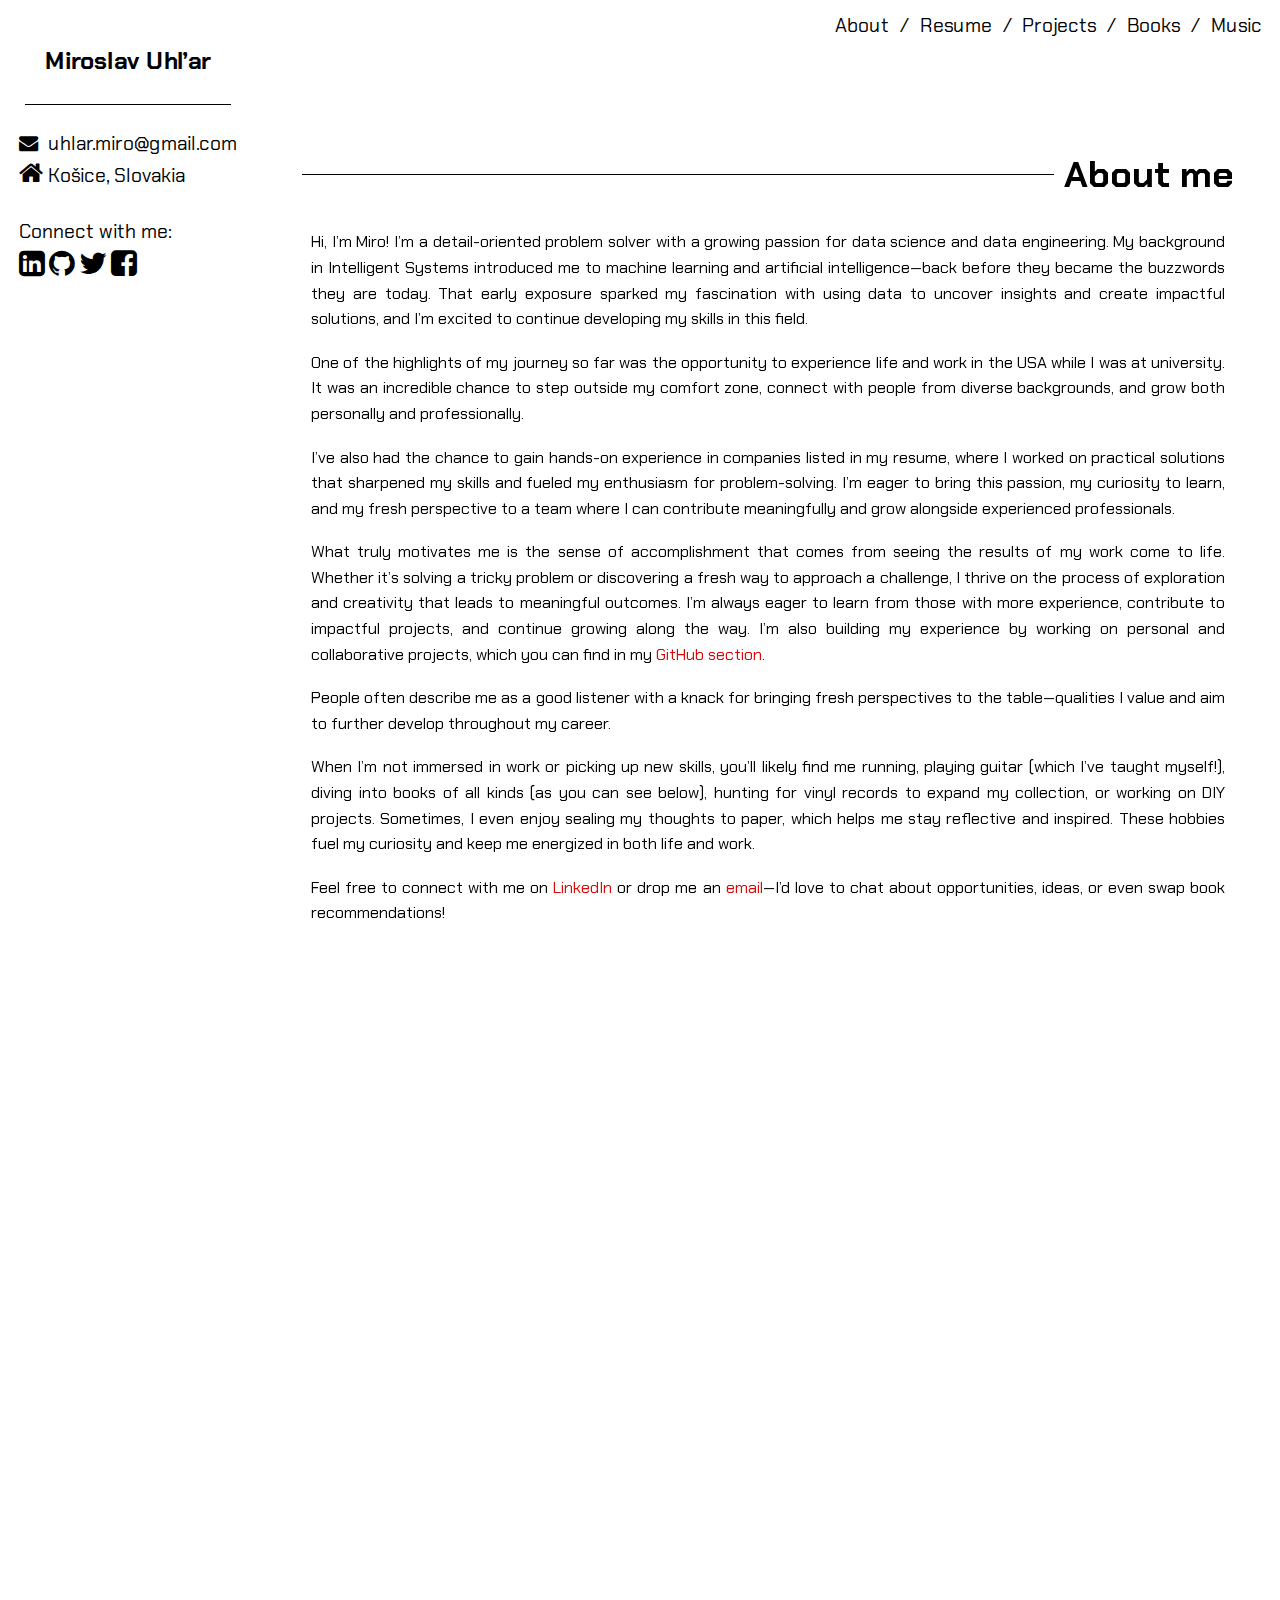
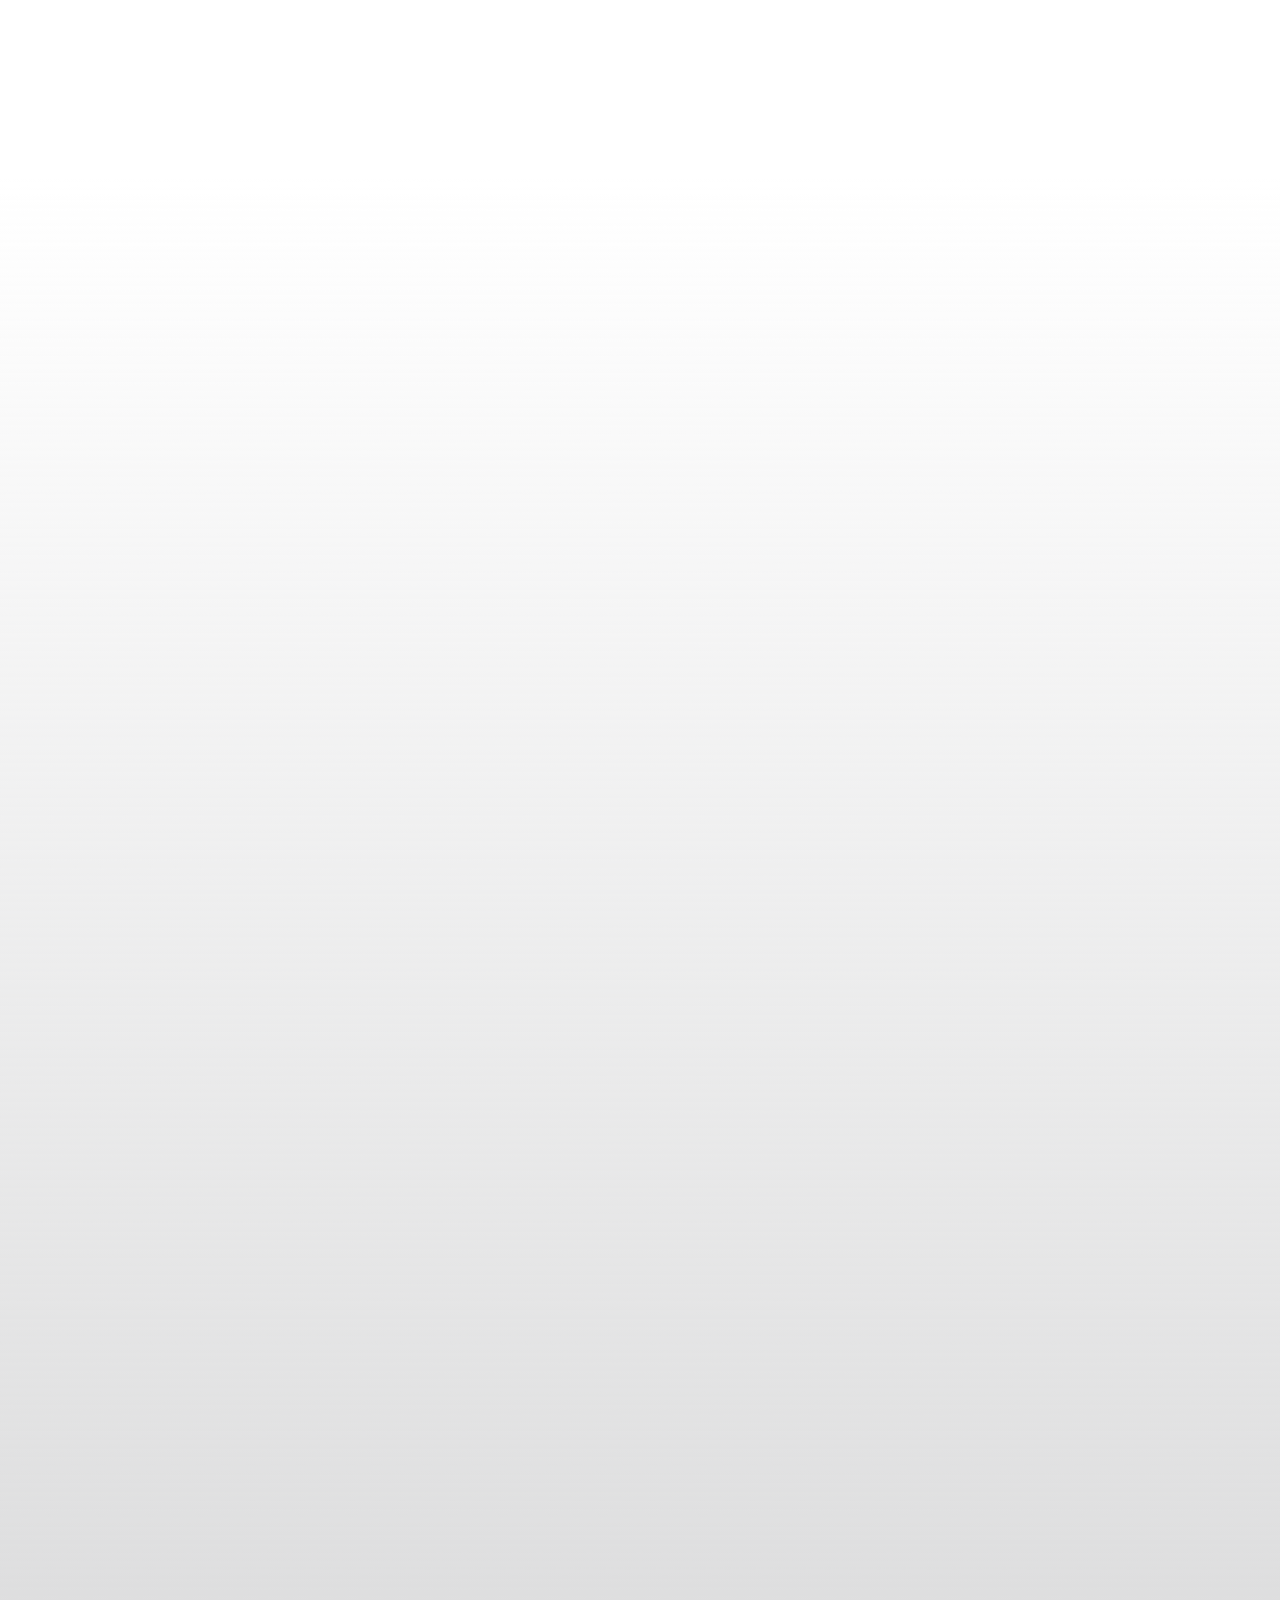
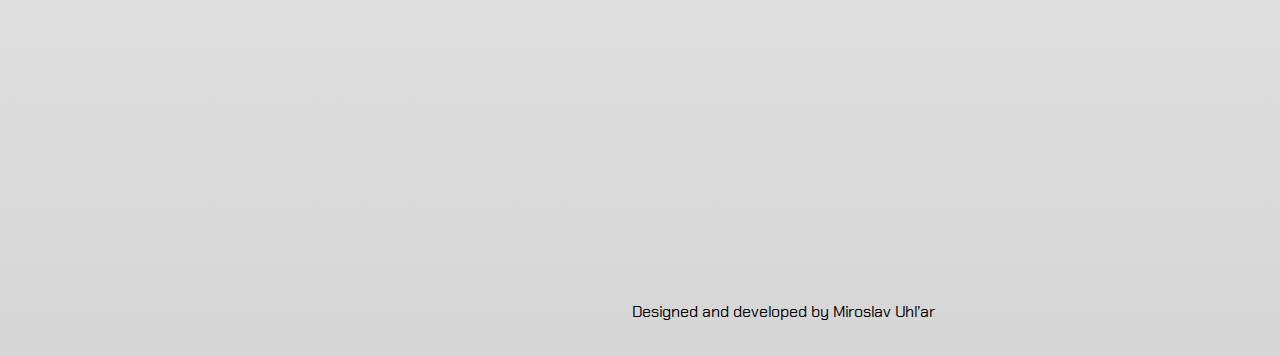
==== index.html @ 4c1f1f91 "Update index.html" ====
<!DOCTYPE html>
<html lang="en">

<head>
    <meta charset="UTF-8">
    <meta name="viewport" content="width=device-width, initial-scale=1.0">
    <title>Miroslav Uhľar</title>
    <link rel="stylesheet" href="styles.css">
    <link
        href="https://fonts.googleapis.com/css2?family=Barlow+Condensed:ital,wght@0,100;0,200;0,300;0,400;0,500;0,600;0,700;0,800;0,900;1,100;1,200;1,300;1,400;1,500;1,600;1,700;1,800;1,900&family=Chakra+Petch:ital,wght@0,300;0,400;0,500;0,600;0,700;1,300;1,400;1,500;1,600;1,700&family=Edu+AU+VIC+WA+NT+Pre:wght@400..700&family=Oswald:wght@200..700&display=swap"
        rel="stylesheet">
    <link rel="stylesheet" href="https://cdnjs.cloudflare.com/ajax/libs/font-awesome/4.7.0/css/font-awesome.min.css">


</head>

<body>
    <!-- Left Panel -->
    <div class="left-panel">
        <!-- <img src="avatar.webp" alt="Profile Picture"> -->
        <br>
        <h3>Miroslav Uhľar</h3>
        <hr width="80%" size="1px" color="black">
        <div class="info">
            <p>
                <i class="fa fa-envelope" aria-hidden="true"></i>
                <a href="mailto:uhlar.miro@gmail.com"> &nbsp;uhlar.miro@gmail.com</a>
            </p>
            <p>
                <i class="fa fa-home" aria-hidden="true" style="font-size:26px"></i> Košice, Slovakia
            </p>

            <div class="social-links">
                <br>
                <p>Connect with me:</p>
                <a href="https://www.linkedin.com/in/miroslavuhlar/" target="_blank" aria-label="LinkedIn">
                    <i class="fa fa-linkedin-square" style="font-size:30px" aria-hidden="true"></i>
                </a>
                <a href="https://github.com/mirouhlar" target="_blank" aria-label="GitHub">
                    <i class="fa fa-github" style="font-size:30px" aria-hidden="true"></i>
                </a>
                <a href="" target="_blank" aria-label="Twitter">
                    <i class="fa fa-twitter" style="font-size:30px" aria-hidden="true"></i>
                </a>
                <a href="" target="_blank" aria-label="Facebook">
                    <i class="fa fa-facebook-square" style="font-size:30px" aria-hidden="true"></i>
                </a>
            </div>
        </div>
    </div>



    <div class="content_total">
        <!-- Navigation Bar -->
        <nav class="navbar">
            <div class="nav-container">
                <!-- <a href="#" class="logo">Logo</a> -->
                <p> </p>
                <button class="menu-toggle">
                    <span class="bar"></span>
                    <span class="bar"></span>
                    <span class="bar"></span>
                </button>
                <ul class="nav-links">
                    <li><a href="#about">About</a></li>
                    <li class="sl">/</li>
                    <li><a href="#resume">Resume</a></li>
                    <li class="sl">/</li>
                    <li><a href="#projects">Projects</a></li>
                    <li class="sl">/</li>
                    <li><a href="#books">Books</a></li>
                    <li class="sl">/</li>
                    <li><a href="#music">Music</a></li>
                </ul>
            </div>
        </nav>


        <div class="text_content">
            <!-- Sections with content -->
            <div class="small-screen-only">
                <h3>Miroslav Uhľar</h3>
                <div class="social-links">
                    <br>
                    <p>Connect with me:</p>
                    <a href="https://www.linkedin.com/in/miroslavuhlar/" target="_blank" aria-label="LinkedIn">
                        <i class="fa fa-linkedin-square" aria-hidden="true"></i>
                    </a>
                    <a href="https://github.com/mirouhlar" target="_blank" aria-label="GitHub">
                        <i class="fa fa-github" aria-hidden="true"></i>
                    </a>
                    <a href="https://twitter.com/yourprofile" target="_blank" aria-label="Twitter">
                        <i class="fa fa-twitter" aria-hidden="true"></i>
                    </a>
                    <a href="https://facebook.com/yourprofile" target="_blank" aria-label="Facebook">
                        <i class="fa fa-facebook-square" aria-hidden="true"></i>
                    </a>
                </div>
            </div>
            <section class="content animated">
                <h2 class="line-before" id="about">About me</h2>
                <p>
                    Hi, I’m Miro! I’m a detail-oriented problem solver with a growing passion for data science and data
                    engineering.
                    My background in Intelligent Systems introduced me to machine learning and artificial
                    intelligence—back before
                    they became the buzzwords they are today. That early exposure sparked my fascination with using data
                    to uncover
                    insights and create impactful solutions, and I’m excited to continue developing my skills in this
                    field.
                </p>
                <p>
                    One of the highlights of my journey so far was the opportunity to experience life and work in the
                    USA while I was
                    at university. It was an incredible chance to step outside my comfort zone, connect with people from
                    diverse
                    backgrounds, and grow both personally and professionally.
                </p>
                <p>
                    I’ve also had the chance to gain hands-on experience in companies listed in my resume, where I
                    worked on
                    practical solutions that sharpened my skills and fueled my enthusiasm for problem-solving.
                    I’m eager to bring this passion, my curiosity to learn, and my fresh perspective to a team where I
                    can contribute
                    meaningfully and grow alongside experienced professionals.
                </p>
                <p>
                    What truly motivates me is the sense of accomplishment that comes from seeing the results of my work
                    come to life.
                    Whether it’s solving a tricky problem or discovering a fresh way to approach a challenge, I thrive
                    on the process
                    of exploration and creativity that leads to meaningful outcomes. I’m always eager to learn from
                    those with more
                    experience, contribute to impactful projects, and continue growing along the way. I’m also building
                    my experience by working on personal and collaborative projects, which you can find in my
                    <a href="#projects" style="text-decoration: none; color: #db0808;">GitHub section</a>.
                </p>
                <p>
                    People often describe me as a good listener with a knack for bringing fresh perspectives to the
                    table—qualities I
                    value and aim to further develop throughout my career.
                </p>
                <p>
                    When I’m not immersed in work or picking up new skills, you’ll likely find me running, playing
                    guitar (which I’ve
                    taught myself!), diving into books of all kinds (as you can see below), hunting for vinyl records to
                    expand my collection,
                    or working on
                    DIY projects. Sometimes, I even enjoy sealing my thoughts to paper, which helps me stay reflective
                    and inspired.
                    These hobbies fuel my curiosity and keep me energized in both life and work.
                </p>
                <p>
                    Feel free to connect with me on <a href="https://www.linkedin.com/in/miroslavuhlar/" target="_blank"
                        style="text-decoration: none;color: #db0808;">LinkedIn</a> or
                    drop me an
                    <a href="mailto:uhlar.miro@gmail.com" style="text-decoration: none; color: #db0808;">email</a>—I’d
                    love to chat about opportunities, ideas, or
                    even swap book
                    recommendations!
                </p>
            </section>

            <section class="content2 animated" id="id2">
                <h2 class="line-after" id="resume">My resume</h2>
                <div class="resume-content">
                    <div class="resume-box">
                        <h3>Education</h3>
                        <ul>
                            <li><strong>Master's in Computer Science - Intelligent Systems</strong> - Technical
                                University of Košice</li> <em>Graduated with Honors</em>
                            <li><strong>Bachelor's in Computer Science - Intelligent Systems</strong> - Technical
                                University of Košice</li> <em>Graduated with Honors • Dean's honorable mention</em>
                        </ul>
                    </div>
                    <div class="resume-box">
                        <h3>Work Experience</h3>
                        <ul>
                            <li><strong>Programmer</strong> at Amit Transportation | <em> Prague CZ</em> (2024 - 2024)
                            </li>
                            <li><strong>Software Engineer</strong> at Siemens | <em> Prague CZ</em> (2023 - 2024)</li>
                            <li><strong>IT Assistant</strong> at Deutsche Telekom IT Solutions Slovakia | <em> Košice
                                    SK</em>· Part-time (2021 - 2022) </li>
                        </ul>
                    </div>
                    <div class="resume-box">
                        <h3>Courses and Certifications</h3>
                        <ul>
                            <li><strong>MySQL for Data Analytics</strong> - 365 Careers</li>
                            <li><strong>Python for Data Science</strong> - Udemy</li>
                            <li><strong>Statistics for Data Science</strong> - 365 Careers</li>
                            <li><strong>Unreal Development in C++</strong> - Coursera</li>
                            <li><strong>Machine Learning</strong> - Coursera</li>
                            <li><strong>Competence in electrical engineering., §4 </strong> - Siemens</li>
                        </ul>

                    </div>
                    <div class="resume-box">
                        <h3>Skills</h3>
                        <ul>
                            <li><strong>Programming:</strong> Python, C++, C, SQL, JavaScript</li>
                            <li><strong>Databases:</strong> MySQL, MongoDB </li>
                            <li><strong>Version Control:</strong> Git, GitHub</li>
                            <li><strong>Data Processing & Analysis:</strong> Pandas, NumPy, Matplotlib, Seaborn</li>
                            <li><strong>Machine Learning:</strong> scikit-learn, TensorFlow</li>
                            <li><strong>Mathematical Modeling & Symbolic Computation:</strong> MATLAB (Control System
                                Toolbox, Simulink, Symbolic Math Toolbox, Optimization Toolbox, Signal Processing
                                Toolbox), SymPy, Control Theory, Linear and Nonlinear System Modeling</li>
                            <li><strong>Control Engineering:</strong> State-Space Analysis, Stability Analysis, Robust
                                Control, Adaptive Control, Predictive Control</li>
                        </ul>
                    </div>
                </div>
            </section>




            <section class="content animated" id="projects">
                <h2 class="line-after">My GitHub Repositories</h2>
                <div class="carousel" id="repoCarousel"></div>
                <div class="repo-description" id="repoDescription"><strong>Click on a repository to see its description
                        here.</strong></div>

            </section>

            <section class="content2 animated" id="books">
                <div class="section">
                    <h2 class="line-before">In My Library</h2>
                    <p> Books have always been a source of inspiration, learning, and personal growth for me. The ones
                        I’ve listed here are books I believe everyone should read at least once in their lifetime. Each
                        of these books has shaped my thinking, sparked my creativity, or simply brought joy to my life.
                        More importantly, they’ve offered me the invaluable opportunity to see the world through
                        perspectives different from my own, broadening my understanding and deepening my empathy. As an
                        avid reader, I continually explore new books and will update this list whenever I find something
                        I believe truly belongs here. I hope these books inspire you as much as they have inspired me.
                    </p>
                    <div class="book-carousel" id="favoriteBooks"></div>
                </div>
            </section>
            <section class="content animated" id="music">
                <div lass="spotify-section">
                    <h2 class="line-after">From My Turntable</h2>
                    <p>Music has a way of speaking to the soul, transcending words, and connecting us to emotions and
                        experiences we might not even know we had. The tracks and albums I’ve listed here are not just
                        songs I enjoy—they’re pieces of art that I believe have the power to move, inspire, and broaden
                        perspectives. From melodies that evoke nostalgia to rhythms that energize, each selection holds
                        something unique and meaningful. Music is a journey, and I’m always discovering new sounds that
                        resonate deeply. This list will grow and evolve as I find more music that I feel deserves to be
                        shared. I hope these songs bring as much joy and inspiration to you as they have to me.</p>
                    <iframe style="border-radius:12px"
                        src="https://open.spotify.com/embed/playlist/0ZuHDqjGdv0Otvp9amE4AD?utm_source=generator"
                        width="100%" height="500" frameBorder="0" allowfullscreen=""
                        allow="autoplay; clipboard-write; encrypted-media; fullscreen; picture-in-picture"
                        loading="lazy"></iframe>
                </div>

            </section>

        </div>
        <footer class="footer">
            <p>Designed and developed by Miroslav Uhľar </p>
        </footer>
    </div>

    <script>
        // Fetching book data from the JSON file
        fetch('data/booksData.json')
            .then(response => response.json())
            .then(data => {
                function populateBooks(sectionId, books, isCurrentlyReading = false) {
                    const section = document.getElementById(sectionId);
                    books.forEach(book => {
                        const bookElement = document.createElement('div');
                        bookElement.className = `book-item ${isCurrentlyReading ? 'currently-reading-border' : ''}`;
                        bookElement.innerHTML = `
                            <img src="${book.image}" alt="${book.title}">
                            <div class="book-title">${book.title}</div>
                            <div class="book-author">${book.author}</div>
                            ${isCurrentlyReading ? '<div class="currently-reading-label">Currently Reading</div>' : ''}
                        `;
                        section.appendChild(bookElement);
                    });
                }
    
                populateBooks('favoriteBooks', data.currentlyReading, true);
                populateBooks('favoriteBooks', data.favoriteBooks);
            })
            .catch(error => console.error('Error loading books data:', error));
    </script>
    

    <script>
        const menuToggle = document.querySelector('.menu-toggle');
        const navLinks = document.querySelector('.nav-links');

        menuToggle.addEventListener('click', () => {
            navLinks.style.transition = 'all 0.5s ease-in-out';
            navLinks.classList.toggle('active');
        });

        const username = 'mirouhlar'; 

        async function fetchRepositories() {
            try {
                const response = await fetch(`https://api.github.com/users/${username}/repos`);
                const repos = await response.json();
                const carousel = document.getElementById('repoCarousel');

                repos.forEach(repo => {
                    const card = document.createElement('div');
                    card.className = 'repo-card';

                    card.innerHTML = `
                    <h3>${repo.name}</h3>
                    <p>Last Updated: ${new Date(repo.updated_at).toLocaleDateString()}</p>
                    <a href="${repo.html_url}" target="_blank">View on GitHub</a>
                `;

                    card.addEventListener('click', () => {
                        const description = repo.description || 'No description available.';
                        document.getElementById('repoDescription').innerHTML = `
                    <strong>Short description of ${repo.name} repository:</strong><br>${description}
                    `;
                    });

                    carousel.appendChild(card);
                });
            } catch (error) {
                console.error('Error fetching repositories:', error);
            }
        }

        // Fetching repositories on page load
        fetchRepositories();

        document.addEventListener("DOMContentLoaded", () => {
            const observer = new IntersectionObserver((entries) => {
                entries.forEach(entry => {
                    if (entry.isIntersecting) {
                        entry.target.classList.add("visible");
                    }
                });
            }, { threshold: 0.1 }); 

            document.querySelectorAll(".animated").forEach(element => observer.observe(element));
        });
    </script>
</body>

</html>
---- styles.css ----
:root {
            --color1: white;
            --color2: white;
            --fontColor: black;
            --background: white;
        }

        html {
            overscroll-behavior: none;
        }

        body {
            margin: 0;
            font-family: "Chakra Petch", sans-serif;
            line-height: 1.6;
            overflow-x: hidden;
            background: linear-gradient(to bottom, white, white, rgba(44, 45, 50, 0.197));
            animation: fadeInAnimation ease 4s;
            animation-iteration-count: 1;
            animation-fill-mode: forwards;
        }

        .navbar {
            background: linear-gradient(to left, var(--color1), var(--color2));
            color: white;
            display: flex;
            justify-content: space-between;
            align-items: center;
            padding: 0.5rem 1rem;
        }

        .nav-container {
            display: flex;
            justify-content: space-between;
            width: 100%;
            align-items: center;
            padding: 0.25%;
        }

        .logo {
            font-size: 1.5rem;
            text-decoration: none;
            color: white;
        }

        .nav-links {
            list-style: none;
            display: flex;
            gap: 1.3rem;
            margin: 0;
            font-size: 1.2em;
        }

        .nav-links a {
            color: var(--fontColor);
            text-decoration: none;
            transition: color 0.3s ease;
        }

        .nav-links a:hover {
            color: rgb(239, 23, 23);
            text-decoration: none;
        }

        .menu-toggle {
            background: none;
            border: none;
            cursor: pointer;
            display: none;
            flex-direction: column;
            gap: 0.3rem;
        }

        .menu-toggle .bar {
            width: 25px;
            height: 3px;
            background-color: black;
        }

        .left-panel img {
            margin-top: 25px;
            background-color: white;
        }

        .info {
            text-align: left;
        }

        .left-panel {
            width: 20%;
            background: linear-gradient(var(--color2), var(--color2), var(--color1));
            position: fixed;
            top: 0;
            left: 0;
            height: 100vh;
            display: flex;
            flex-direction: column;
            align-items: center;
            gap: 1rem;
        }

        .left-panel img {
            width: 250px;
            height: 250px;
            border-radius: 50%;
        }

        .left-panel h3 {
            font-size: 1.5rem;
            margin: 0;
            color: var(--fontColor);
        }

        .left-panel p {
            margin: 0;
            font-size: 1.2rem;
            color: var(--fontColor);
            text-align: left;
        }

        .left-panel a {
            text-decoration: none;
            color: var(--fontColor);
        }

        .hero {
            background-color: #f4f4f4;
            text-align: center;
            padding: 3rem 1rem;
        }

        .hero h1 {
            font-size: 2.5rem;
        }

        .hero p {
            font-size: 1.2rem;
            margin: 1rem 0;
        }

        .cta-button {
            background-color: #333;
            color: var(--fontColor);
            padding: 0.5rem 1rem;
            border: none;
            cursor: pointer;
            border-radius: 5px;
        }

        .content {
            padding: 2rem 1rem;
            text-align: center;

            flex-grow: 1;
            min-height: 20vh;
            overflow: auto;
            max-height: 100%;
            margin-bottom: 20px;
        }

        .content2 {
            padding: 2rem 1rem;
            text-align: center;
            flex-grow: 1;
            min-height: 20vh;
            overflow: auto;
            max-height: 100%;
            margin-bottom: 20px;
        }

        .content2 h2,
        .content h2 {
            text-align: right;
            font-size: 2.3rem;
            margin-bottom: 1rem;
        }

        .content h2 {
            text-align: left;
        }

        .content2 h2 {
            text-align: right;
        }

        .content2 p,
        .content p {
            font-size: 1rem;
            margin: 0 auto;
            padding: 1vh;
            text-align: justify;
        }

        .footer {
            text-align: center;
            padding: 15px;
            width: 100%;
        }

        .content_total {
            width: 80%;
            margin-left: auto;
            margin-right: 0;
            border-color: #ffffff;
            border-width: 30px;
        }

        .text_content {
            color: var(--fontColor);
            min-height: 100vh;
            padding: 30px;
            position: relative;
            flex-grow: 1;
            padding-bottom: 0%;

        }

        .gallery {
            display: grid;
            grid-template-columns: repeat(auto-fit, minmax(150px, 1fr));
            gap: 30px;
            width: 80%;
            max-width: 80%;
            margin-left: auto;
            margin-right: auto;
            box-sizing: border-box;
        }

        .repo-item {
            background-color: #000000;
            color: #ffffff;
            border-radius: 8px;
            padding: 20px;
            cursor: pointer;
            transition: transform 0.2s ease, box-shadow 0.2s ease;
            text-align: center;
        }

        .repo-item:hover {
            transform: scale(1.05);
            box-shadow: 0 4px 15px rgba(86, 82, 82, 0.3);
        }

        .repo-item h3 {
            font-size: 18px;
            margin-bottom: 10px;
        }

        .repo-item p {
            font-size: 14px;
            color: #ffffff;
            text-align: left;
        }

        .repo-item a {
            color: #db0808;
            text-decoration: none;
            font-weight: bold;
        }

        .repo-item a:hover {
            text-decoration: underline;
        }

        @media (max-width: 768px) {
            .spotify-section iframe {
                width: 300px;
            }

            .menu-toggle {
                display: flex;
                position: fixed;
            }

            .nav-links {
                display: none;
                flex-direction: column;
                top: 100%;
                right: 0;
                width: 200px;
                padding: 1rem;

            }

            .nav-links.active {
                display: flex;
            }

            .nav-links a {
                padding: 0.5rem 0;
            }

            .hero,
            .content {
                margin-left: 0;
            }

            .left-panel {
                display: none;
            }

            .footer,
            .content_total {
                width: 100%;
            }
        }

        .book-carousel {
            display: flex;
            overflow-x: auto;
            gap: 10px;
            padding: 10px;
        }

        .book-item {
            flex: 0 0 auto;
            width: 150px;
            text-align: center;
        }

        .book-item img {
            width: 100%;
            border-radius: 8px;
            box-shadow: 0 4px 6px rgba(0, 0, 0, 0.1);
        }

        .book-title {
            margin-top: 5px;
            font-size: 14px;
            font-weight: bold;
        }

        .book-author {
            margin-top: 5px;
            font-size: 12px;
            font-weight: bold;
            font-style: oblique;
        }

        .currently-reading-label {
            margin-top: 5px;
            font-size: 12px;
            color: red;
            font-weight: bold;
        }

        .currently-reading-border {
            border: 2px solid red;
            padding: 5px;
            border-radius: 8px;
        }

        .currently-reading {
            background-color: #fff;
            padding: 15px;
            border-radius: 8px;
            box-shadow: 0 4px 6px rgba(0, 0, 0, 0.1);
        }

        .spotify-section {
            margin: 20px;
            text-align: center;
        }

        .spotify-section iframe {
            width: 1000px;
        }

        .content2 h2.line-after {
            display: flex;
            align-items: center;
            justify-content: space-between;
        }

        .content2 h2.line-after::after {
            content: '';
            flex-grow: 1;
            height: 1px;
            background-color: black;
            margin-left: 10px;
        }

        .content2 h2.line-before {
            display: flex;
            align-items: center;
            justify-content: space-between;
        }

        .content2 h2.line-before::before {
            content: '';
            flex-grow: 1;
            height: 1px;
            background-color: black;
            margin-right: 10px;
        }

        .content h2.line-after {
            display: flex;
            align-items: center;
            justify-content: space-between;
        }

        .content h2.line-after::after {
            content: '';
            flex-grow: 1;
            height: 1px;
            background-color: black;
            margin-left: 10px;
        }

        .content h2.line-before {
            display: flex;
            align-items: center;
            justify-content: space-between;
        }

        .content h2.line-before::before {
            content: '';
            flex-grow: 1;
            height: 1px;
            background-color: black;
            margin-right: 10px;
        }

        .animated {
            opacity: 0;
            transform: translateY(30px);
            transition: opacity 0.9s ease, transform 0.9s ease;
        }

        .animated.visible {
            opacity: 1;
            transform: translateY(0);
        }

        .small-screen-only {
            display: none;
        }

        @media (max-width: 768px) {
            .small-screen-only {
                display: block;
                padding: 10px;
                text-align: center;
                font-size: 1rem;
                border-radius: 5px;
            }

            .small-screen-only h3 {
                font-size: 1.5rem;
                margin: 0;
                color: var(--fontColor);
            }

            .small-screen-only p {
                margin: 0;
                font-size: 1.2rem;
                color: var(--fontColor);
                text-align: center;
            }

            .small-screen-only a {
                text-decoration: none;
                color: var(--fontColor);
            }

            .content h2.line-before::before {
                height: 0px;
            }

            .content2 h2.line-before::before {
                height: 0px;
            }

            .content h2.line-after::after {
                height: 0px;
            }

            .content2 h2.line-after::after {
                height: 0px;
            }

            .sl {
                display: none;
            }
        }

        .sl {
            color: black;
            margin-right: -10px;
            margin-left: -10px;
        }

        .carousel {
            display: flex;
            overflow-x: auto;
            padding: 10px;
            gap: 10px;
            scroll-behavior: smooth;
        }


        .repo-card {
            flex: 0 0 auto;
            background: #86818141;
            padding: 20px;
            border-radius: 8px;
            box-shadow: 0 4px 6px rgba(0, 0, 0, 0.1);
            width: 250px;
            text-align: center;
            transition: transform 0.3s;
        }

        .repo-card:hover {
            transform: translateY(-5px);
        }

        .repo-card h3 {
            margin: 0;
            font-size: 1.2em;
        }

        .repo-card p {
            margin: 5px 0;
            color: #555;
            font-size: 0.9em;
            text-align: center;
        }

        .repo-card a {
            text-decoration: none;
            color: #ff0000;
        }

        .repo-description {
            margin-top: 20px;
            background: transparent;
            text-align: left;
            font-size: 1.2em;
            line-height: 1.5em;
            color: #333;
            font-weight: 400;
        }

        .resume-box {
            padding: 1rem;
            margin: 1rem 0;
            text-align: left;
        }

        .resume-box ul {
            list-style: none;
            padding-left: 0;
            margin: 0;
        }

        .resume-content {
            display: flex;
            flex-wrap: wrap;
            margin: 0 auto;
            max-width: 100%;
        }

        .resume-box h3 {
            font-size: larger;
        }

        .resume-content>.resume-box {
            flex: 1 1 45%;
            min-width: 300px;
        }

        @media (max-width: 768px) {
            .resume-content {
                flex-direction: column;
            }

            .resume-content>.resume-box {
                flex: 1 1 100%;
            }
        }
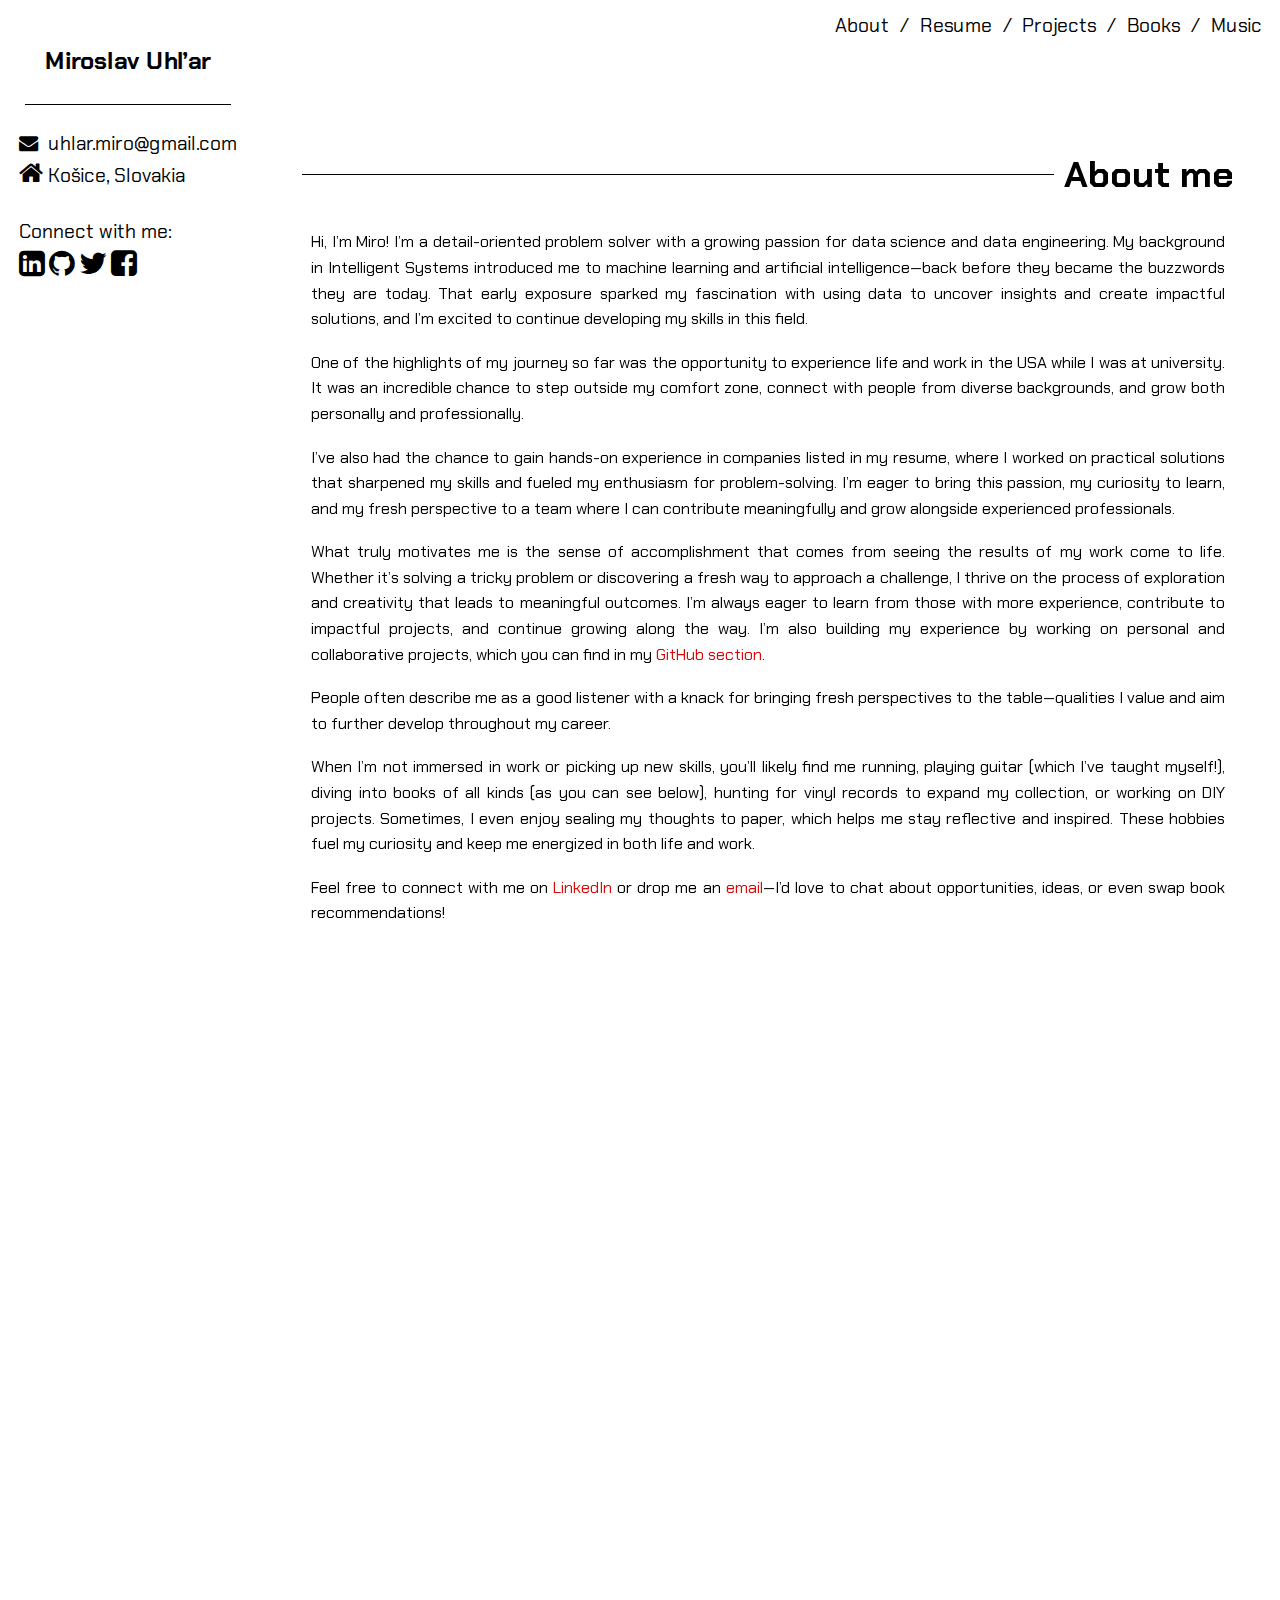
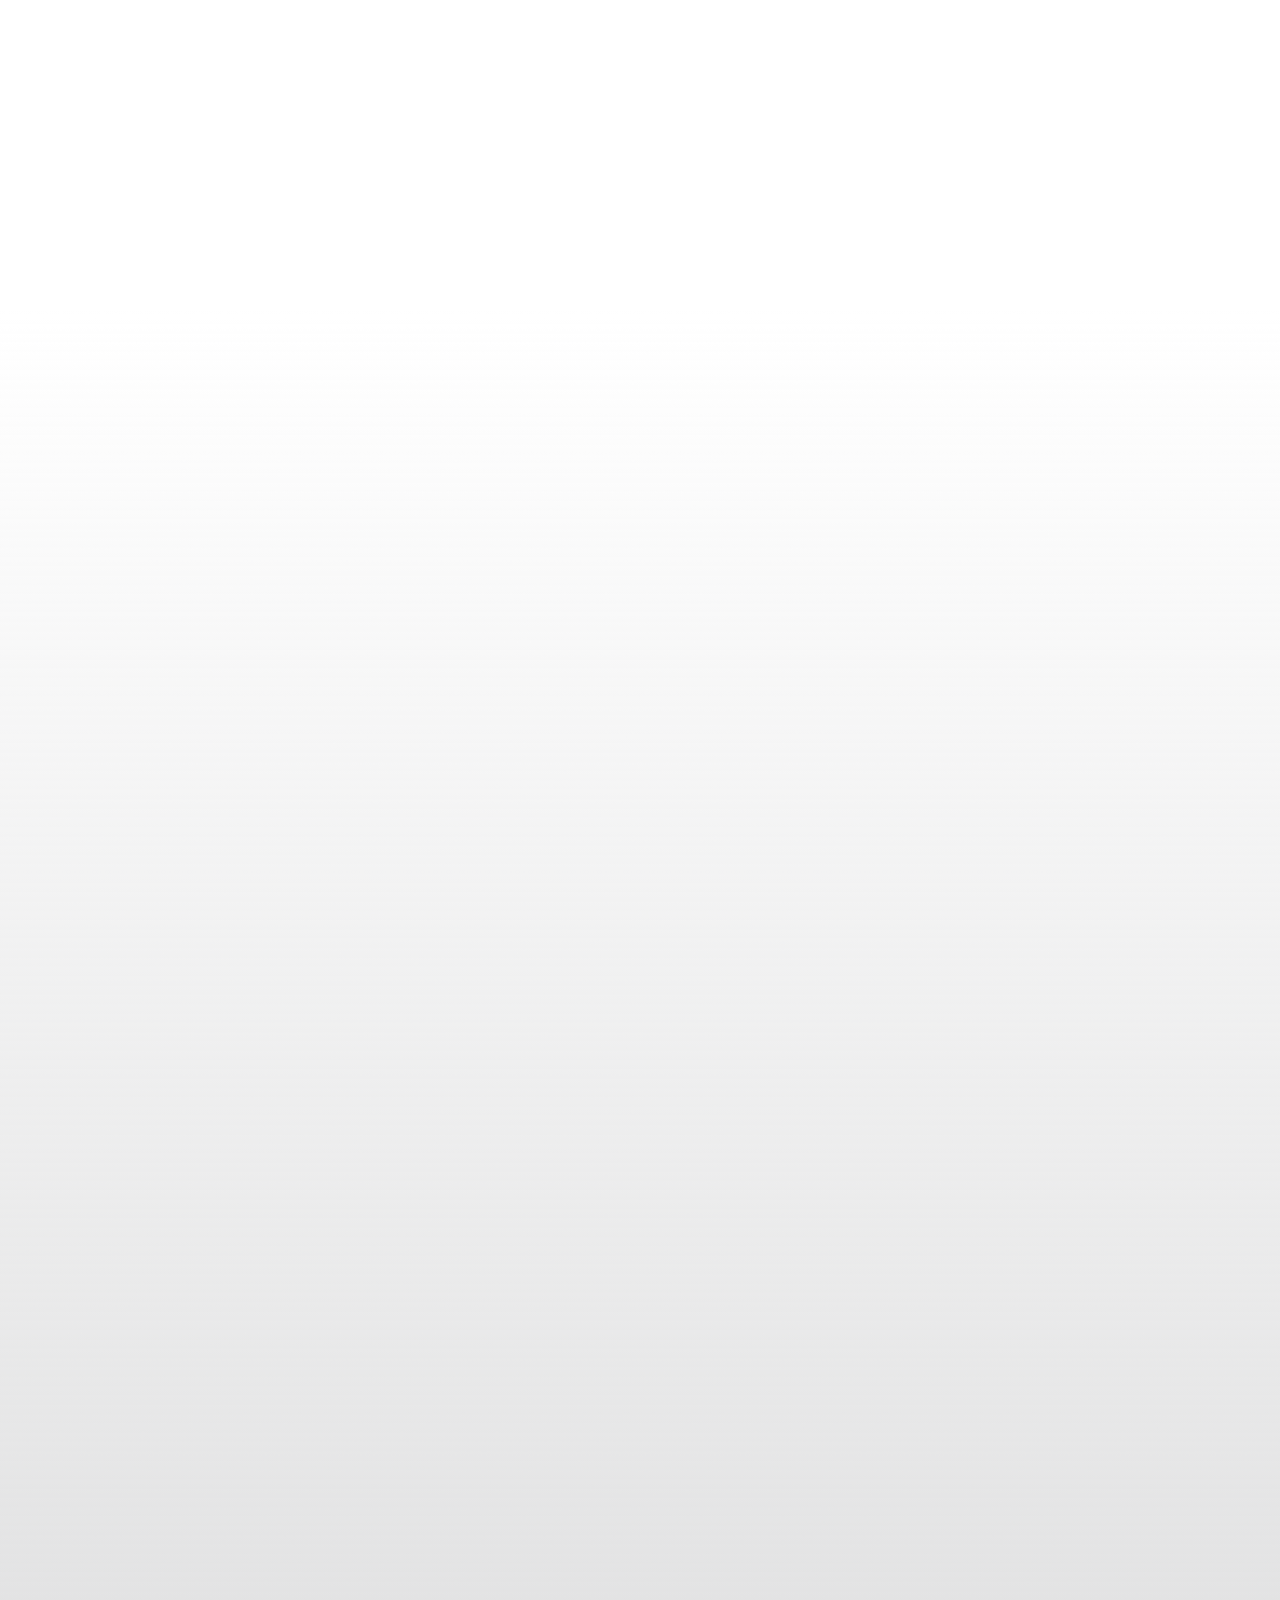
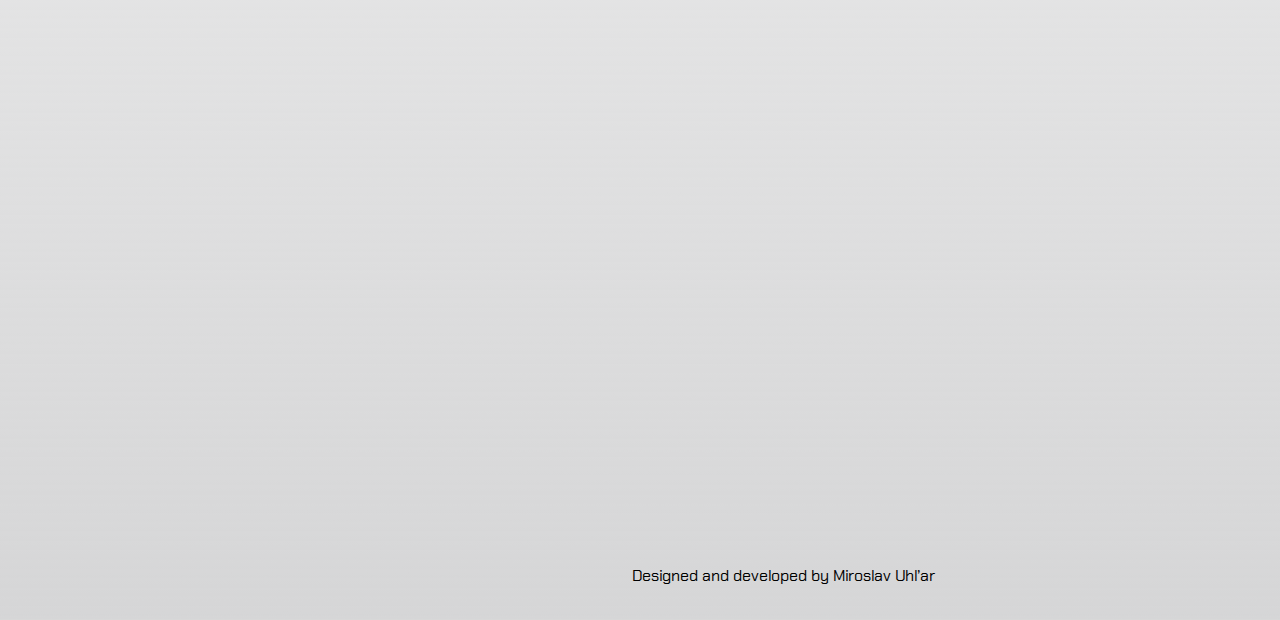
==== commit 0174ba78: "Update index.html" ====
--- a/index.html
+++ b/index.html
@@ -236,8 +236,10 @@
                         avid reader, I continually explore new books and will update this list whenever I find something
                         I believe truly belongs here. I hope these books inspire you as much as they have inspired me.
                     </p>
-                    <div class="book-carousel" id="favoriteBooks"></div>
-                </div>
+                    </div>
+            </section>
+            <section class="content2 animated" style="padding-top: 0;">
+                <div class="book-carousel" id="favoriteBooks"></div>
             </section>
             <section class="content animated" id="music">
                 <div lass="spotify-section">
@@ -249,13 +251,15 @@
                         something unique and meaningful. Music is a journey, and I’m always discovering new sounds that
                         resonate deeply. This list will grow and evolve as I find more music that I feel deserves to be
                         shared. I hope these songs bring as much joy and inspiration to you as they have to me.</p>
-                    <iframe style="border-radius:12px"
+                </div>
+
+            </section>
+            <section class="content2 animated" style="padding-top: 0;">
+                <iframe style="border-radius:12px"
                         src="https://open.spotify.com/embed/playlist/0ZuHDqjGdv0Otvp9amE4AD?utm_source=generator"
                         width="100%" height="500" frameBorder="0" allowfullscreen=""
                         allow="autoplay; clipboard-write; encrypted-media; fullscreen; picture-in-picture"
                         loading="lazy"></iframe>
-                </div>
-
             </section>
 
         </div>
@@ -300,7 +304,8 @@
             navLinks.classList.toggle('active');
         });
 
-        const username = 'mirouhlar'; 
+        const username = 'mirouhlar';
+        const excludedRepos = ['mirouhlar']; // repository names I want to exclude
 
         async function fetchRepositories() {
             try {
@@ -308,25 +313,27 @@
                 const repos = await response.json();
                 const carousel = document.getElementById('repoCarousel');
 
-                repos.forEach(repo => {
-                    const card = document.createElement('div');
-                    card.className = 'repo-card';
-
-                    card.innerHTML = `
-                    <h3>${repo.name}</h3>
-                    <p>Last Updated: ${new Date(repo.updated_at).toLocaleDateString()}</p>
-                    <a href="${repo.html_url}" target="_blank">View on GitHub</a>
+                repos
+                    .filter(repo => !excludedRepos.includes(repo.name)) // filter out excluded repositories
+                    .forEach(repo => {
+                        const card = document.createElement('div');
+                        card.className = 'repo-card';
+
+                        card.innerHTML = `
+                <h3>${repo.name}</h3>
+                <p>Last Updated: ${new Date(repo.updated_at).toLocaleDateString()}</p>
+                <a href="${repo.html_url}" target="_blank">View on GitHub</a>
+            `;
+
+                        card.addEventListener('click', () => {
+                            const description = repo.description || 'No description available.';
+                            document.getElementById('repoDescription').innerHTML = `
+                <strong>Short description of ${repo.name} repository:</strong><br>${description}
                 `;
-
-                    card.addEventListener('click', () => {
-                        const description = repo.description || 'No description available.';
-                        document.getElementById('repoDescription').innerHTML = `
-                    <strong>Short description of ${repo.name} repository:</strong><br>${description}
-                    `;
+                        });
+
+                        carousel.appendChild(card);
                     });
-
-                    carousel.appendChild(card);
-                });
             } catch (error) {
                 console.error('Error fetching repositories:', error);
             }
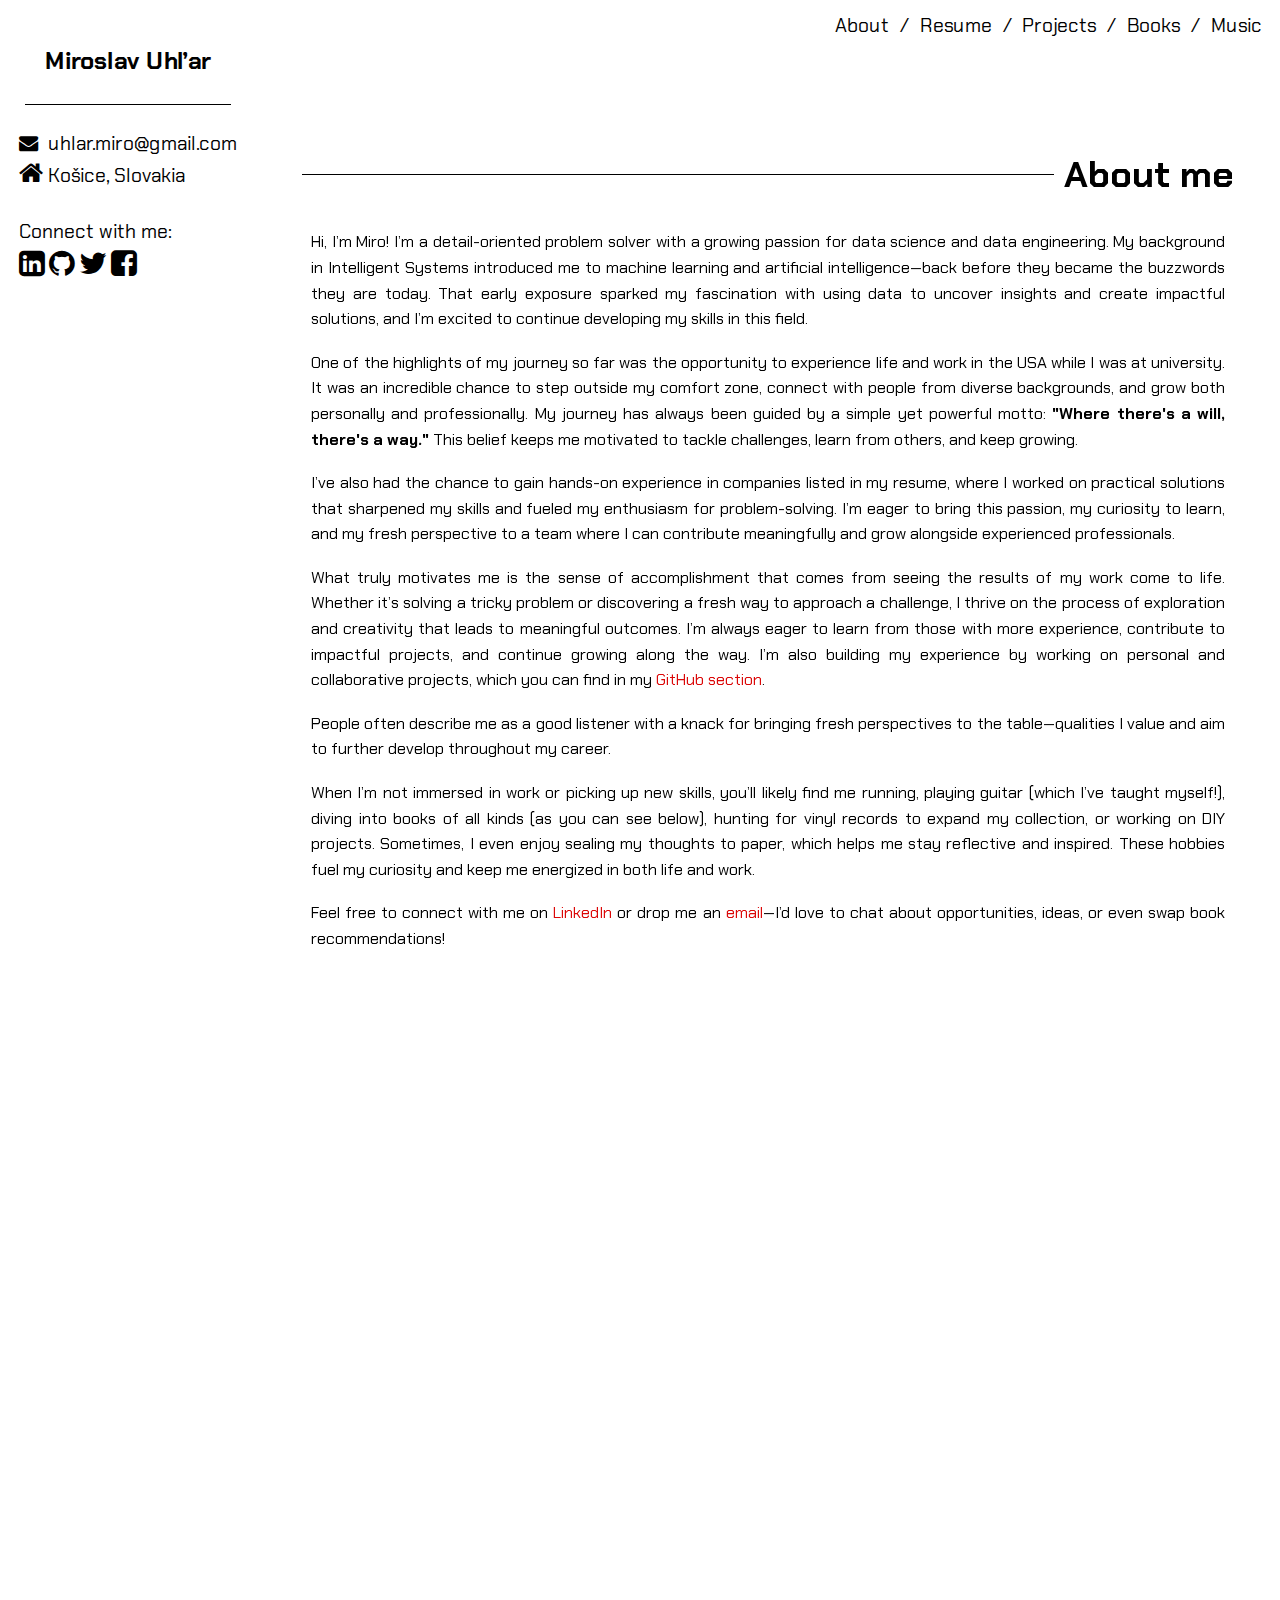
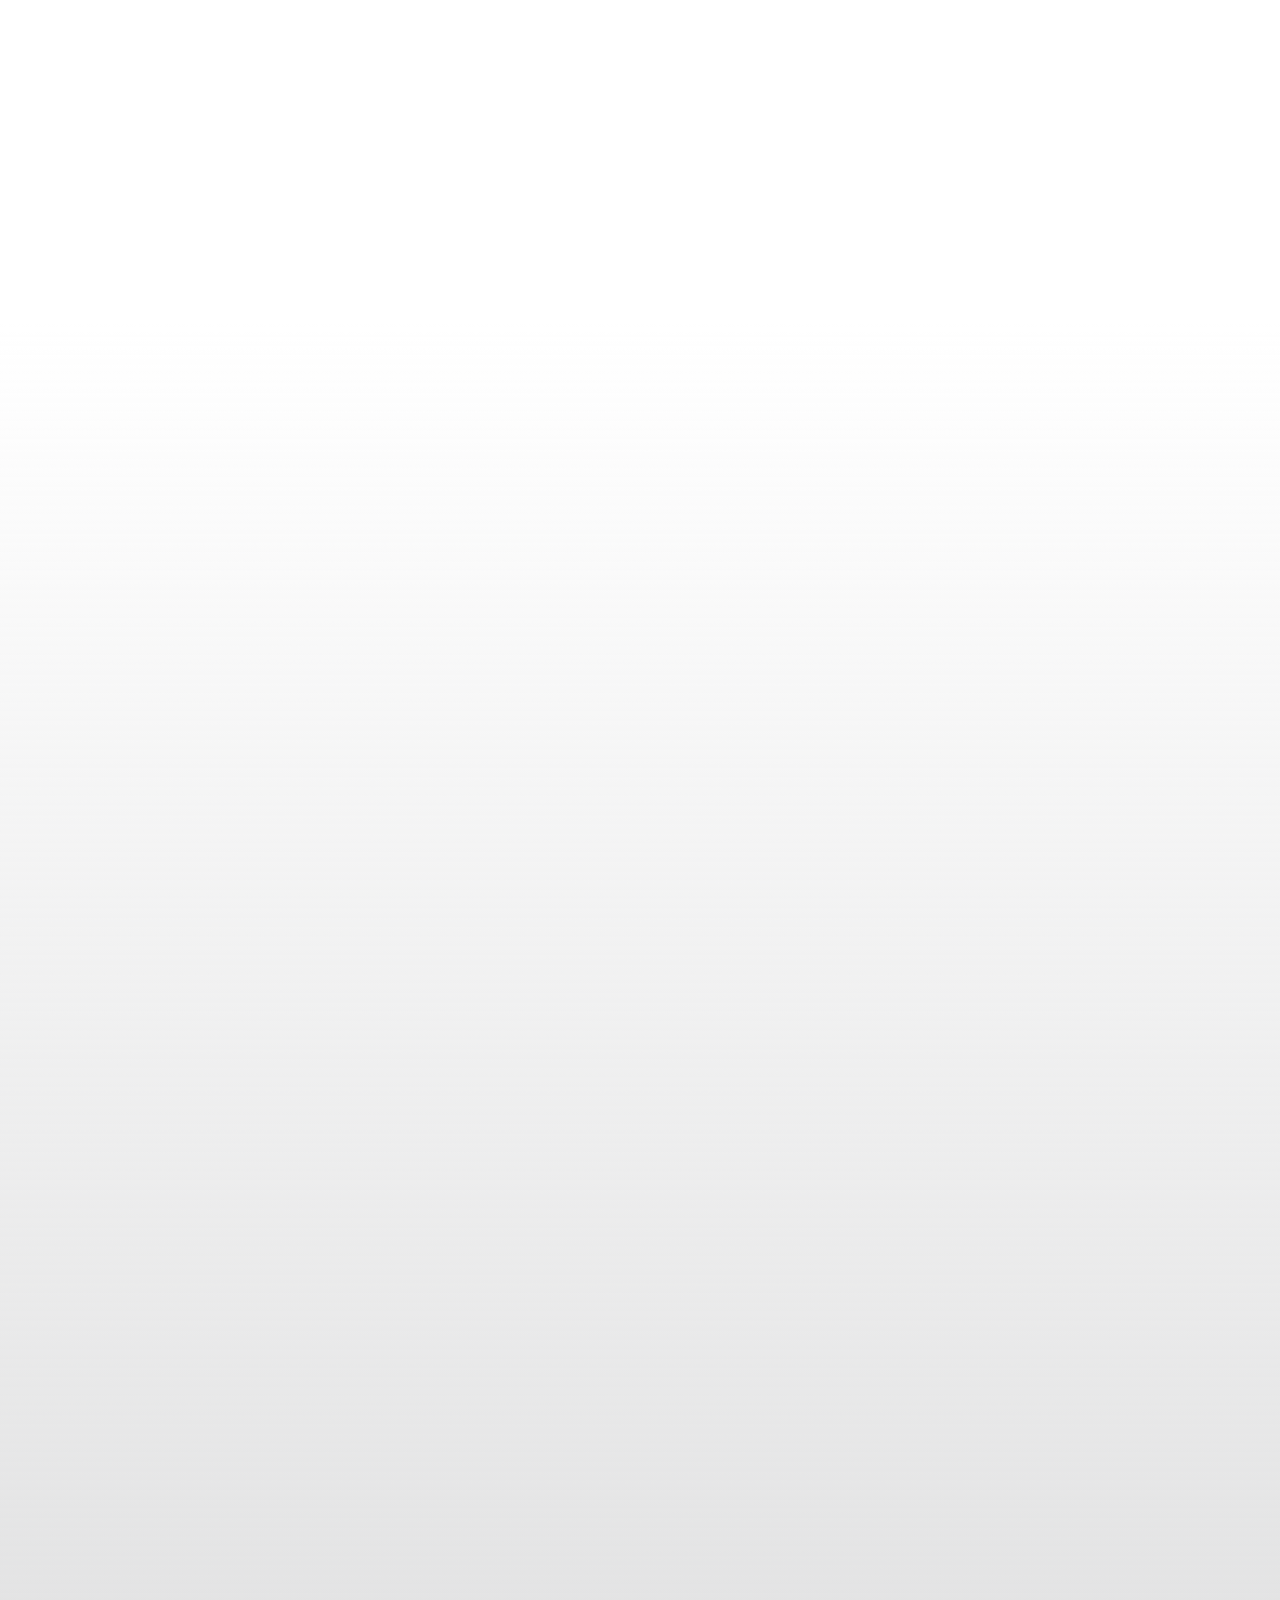
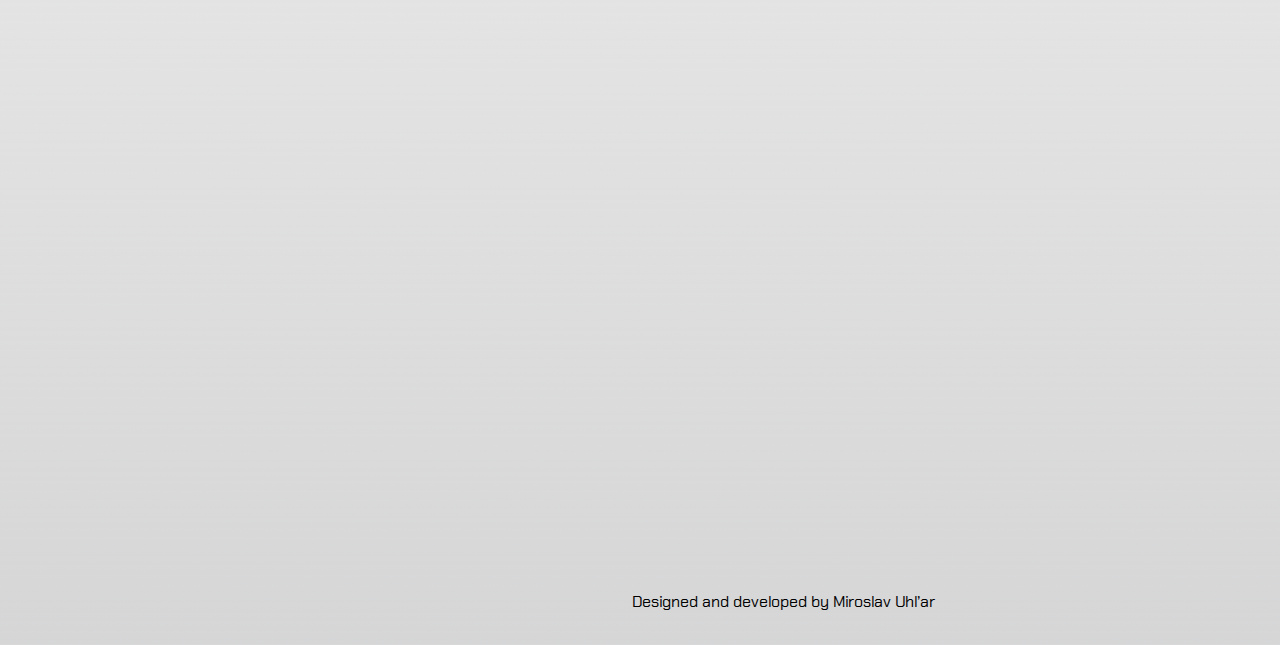
==== commit 194fe25f: "Update index.html" ====
--- a/index.html
+++ b/index.html
@@ -110,12 +110,14 @@
                     insights and create impactful solutions, and I’m excited to continue developing my skills in this
                     field.
                 </p>
-                <p>
+<p>
                     One of the highlights of my journey so far was the opportunity to experience life and work in the
                     USA while I was
                     at university. It was an incredible chance to step outside my comfort zone, connect with people from
                     diverse
-                    backgrounds, and grow both personally and professionally.
+                    backgrounds, and grow both personally and professionally. My journey has always been guided by a
+                    simple yet powerful motto: <strong>"Where there's a will, there's a way."</strong>
+                    This belief keeps me motivated to tackle challenges, learn from others, and keep growing.
                 </p>
                 <p>
                     I’ve also had the chance to gain hands-on experience in companies listed in my resume, where I
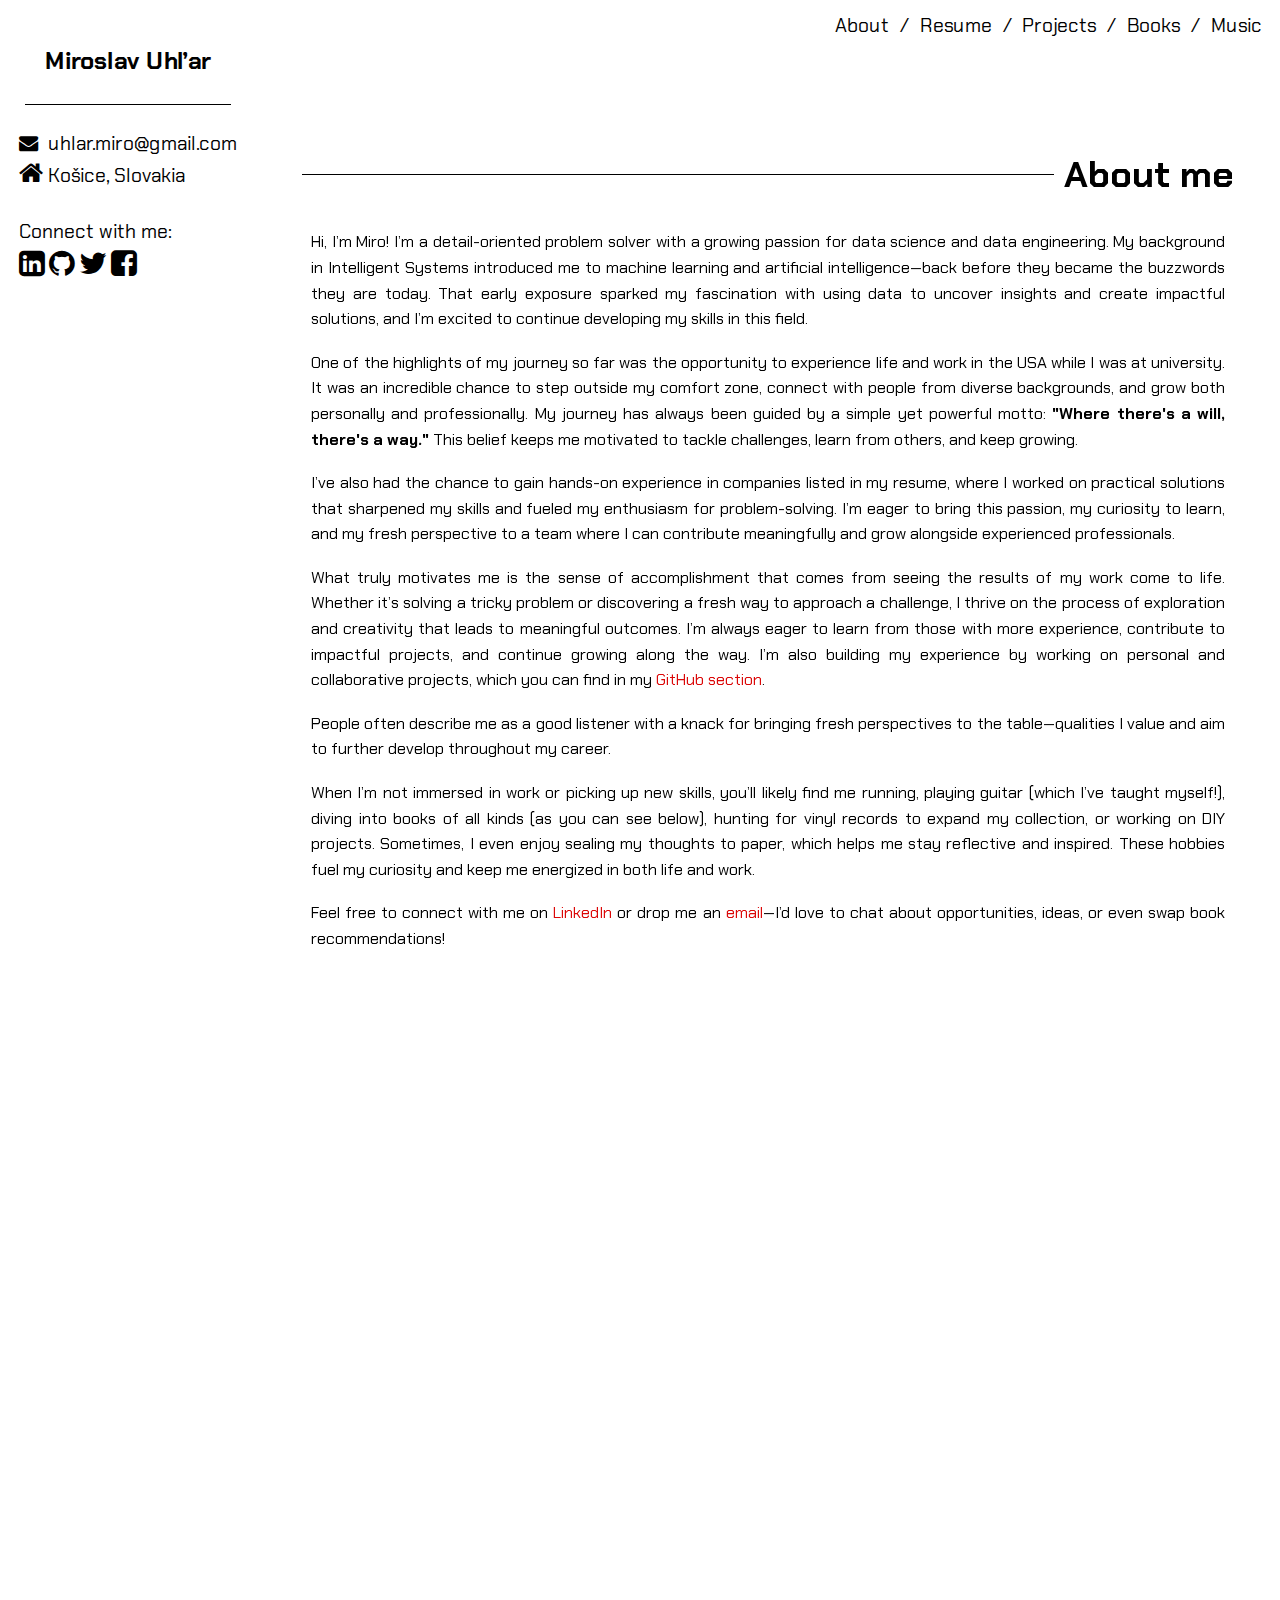
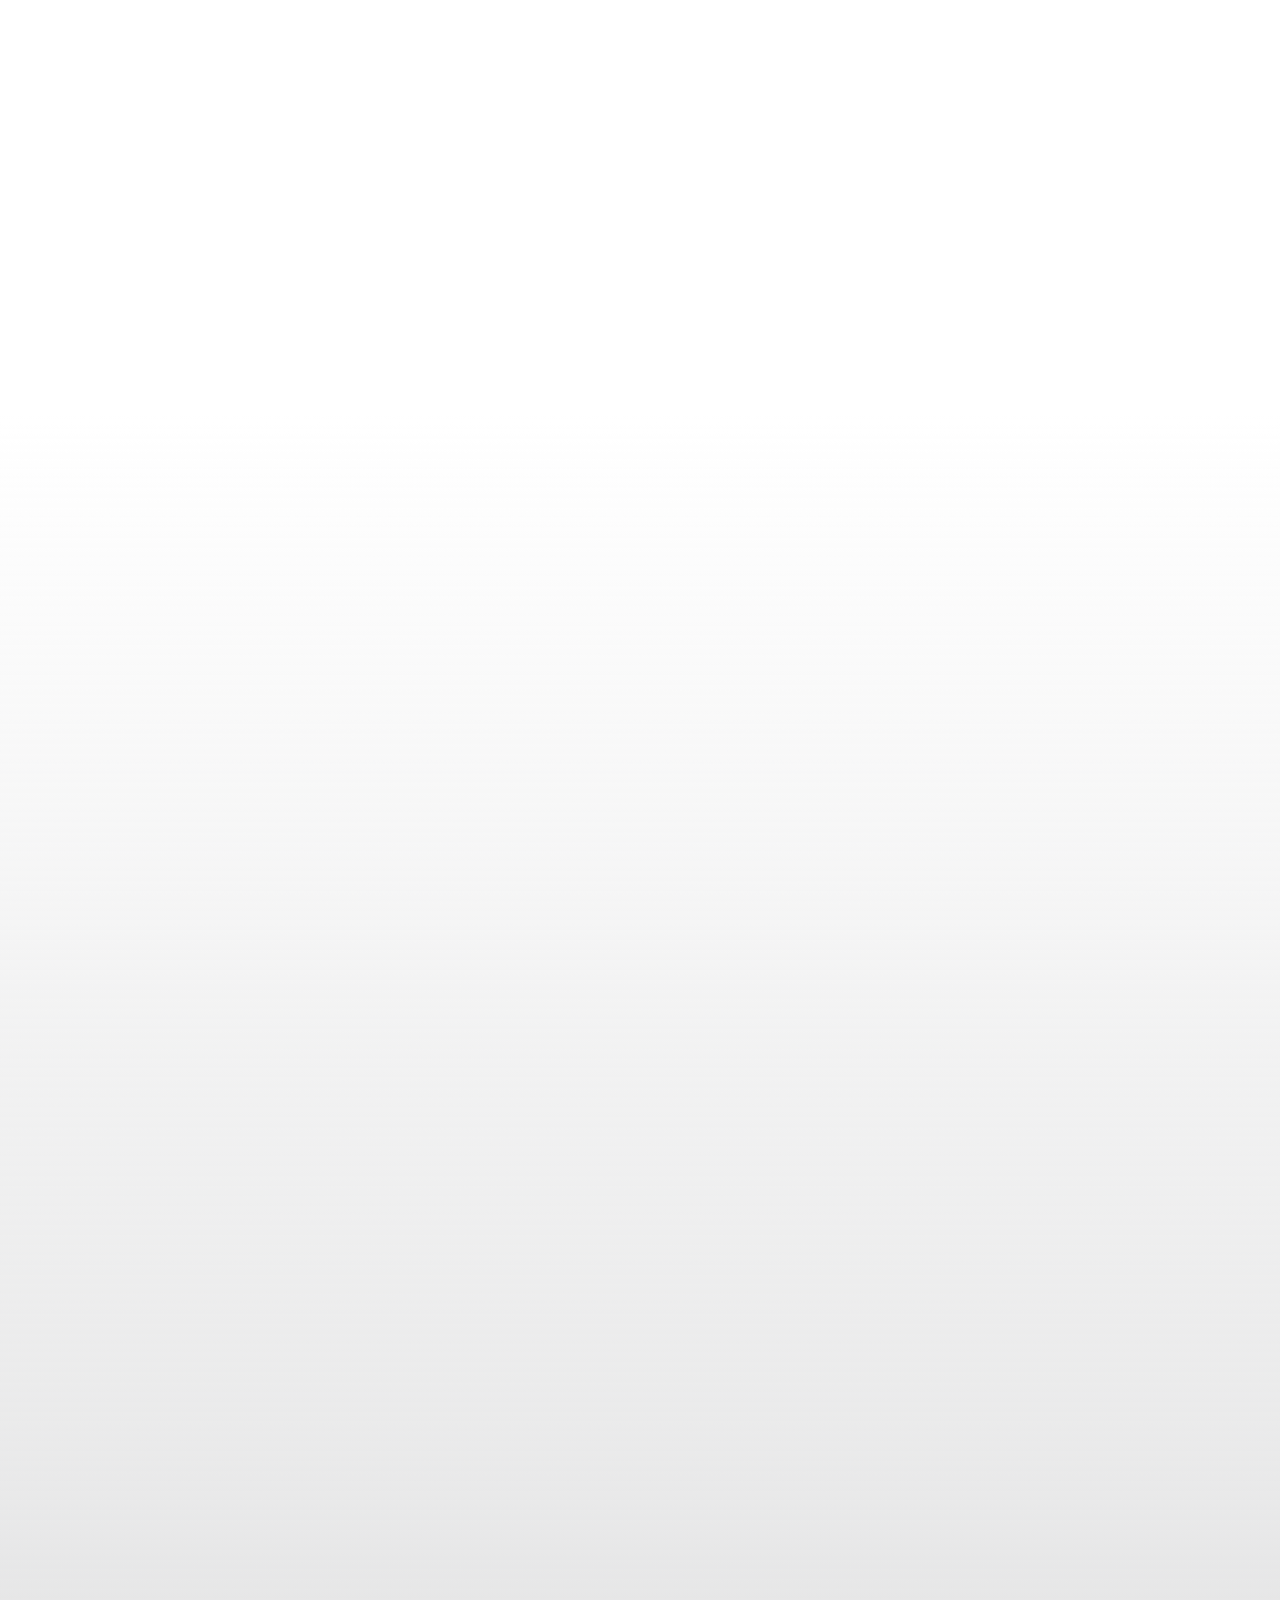
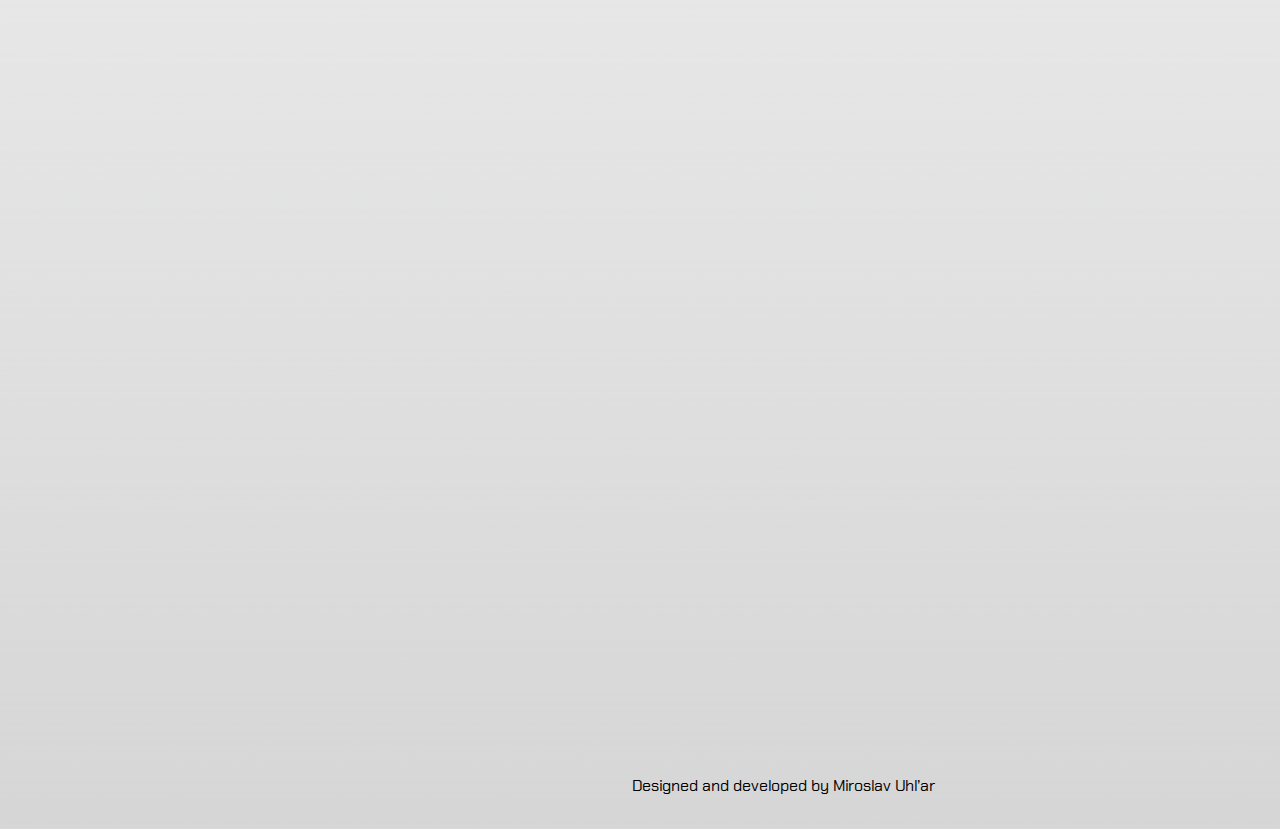
==== commit 7dccb70e: "Update index.html" ====
--- a/index.html
+++ b/index.html
@@ -211,6 +211,14 @@
                                 Toolbox), SymPy, Control Theory, Linear and Nonlinear System Modeling</li>
                             <li><strong>Control Engineering:</strong> State-Space Analysis, Stability Analysis, Robust
                                 Control, Adaptive Control, Predictive Control</li>
+                        </ul>
+                    </div>
+                    <div class="resume-box">
+                        <h3>Research and Publications</h3>
+                        <ul>
+                            <li><strong>Modeling and optimal control of underactuated mechanical systems</strong> AIP Conf. Proc. 3094, 500036 (2024) <a href="
+                                https://doi.org/10.1063/5.0212921
+                                ">DOI 10.1063/5.0212921                            </a></li>
                         </ul>
                     </div>
                 </div>
@@ -308,41 +316,43 @@
 
         const username = 'mirouhlar';
         const excludedRepos = ['mirouhlar']; // repository names I want to exclude
-
+        
         async function fetchRepositories() {
             try {
                 const response = await fetch(`https://api.github.com/users/${username}/repos`);
                 const repos = await response.json();
                 const carousel = document.getElementById('repoCarousel');
-
+        
                 repos
-                    .filter(repo => !excludedRepos.includes(repo.name)) // filter out excluded repositories
+                    .filter(repo => !excludedRepos.includes(repo.name)) // Filter out excluded repositories
+                    .sort((a, b) => new Date(b.updated_at) - new Date(a.updated_at)) // Sort by last updated date
                     .forEach(repo => {
                         const card = document.createElement('div');
                         card.className = 'repo-card';
-
+        
                         card.innerHTML = `
-                <h3>${repo.name}</h3>
-                <p>Last Updated: ${new Date(repo.updated_at).toLocaleDateString()}</p>
-                <a href="${repo.html_url}" target="_blank">View on GitHub</a>
-            `;
-
+                            <h3>${repo.name}</h3>
+                            <p>Last Updated: ${new Date(repo.updated_at).toLocaleDateString()}</p>
+                            <a href="${repo.html_url}" target="_blank">View on GitHub</a>
+                        `;
+        
                         card.addEventListener('click', () => {
                             const description = repo.description || 'No description available.';
                             document.getElementById('repoDescription').innerHTML = `
-                <strong>Short description of ${repo.name} repository:</strong><br>${description}
-                `;
+                                <strong>Short description of ${repo.name} repository:</strong><br>${description}
+                            `;
                         });
-
+        
                         carousel.appendChild(card);
                     });
             } catch (error) {
                 console.error('Error fetching repositories:', error);
             }
         }
-
+        
         // Fetching repositories on page load
         fetchRepositories();
+
 
         document.addEventListener("DOMContentLoaded", () => {
             const observer = new IntersectionObserver((entries) => {
